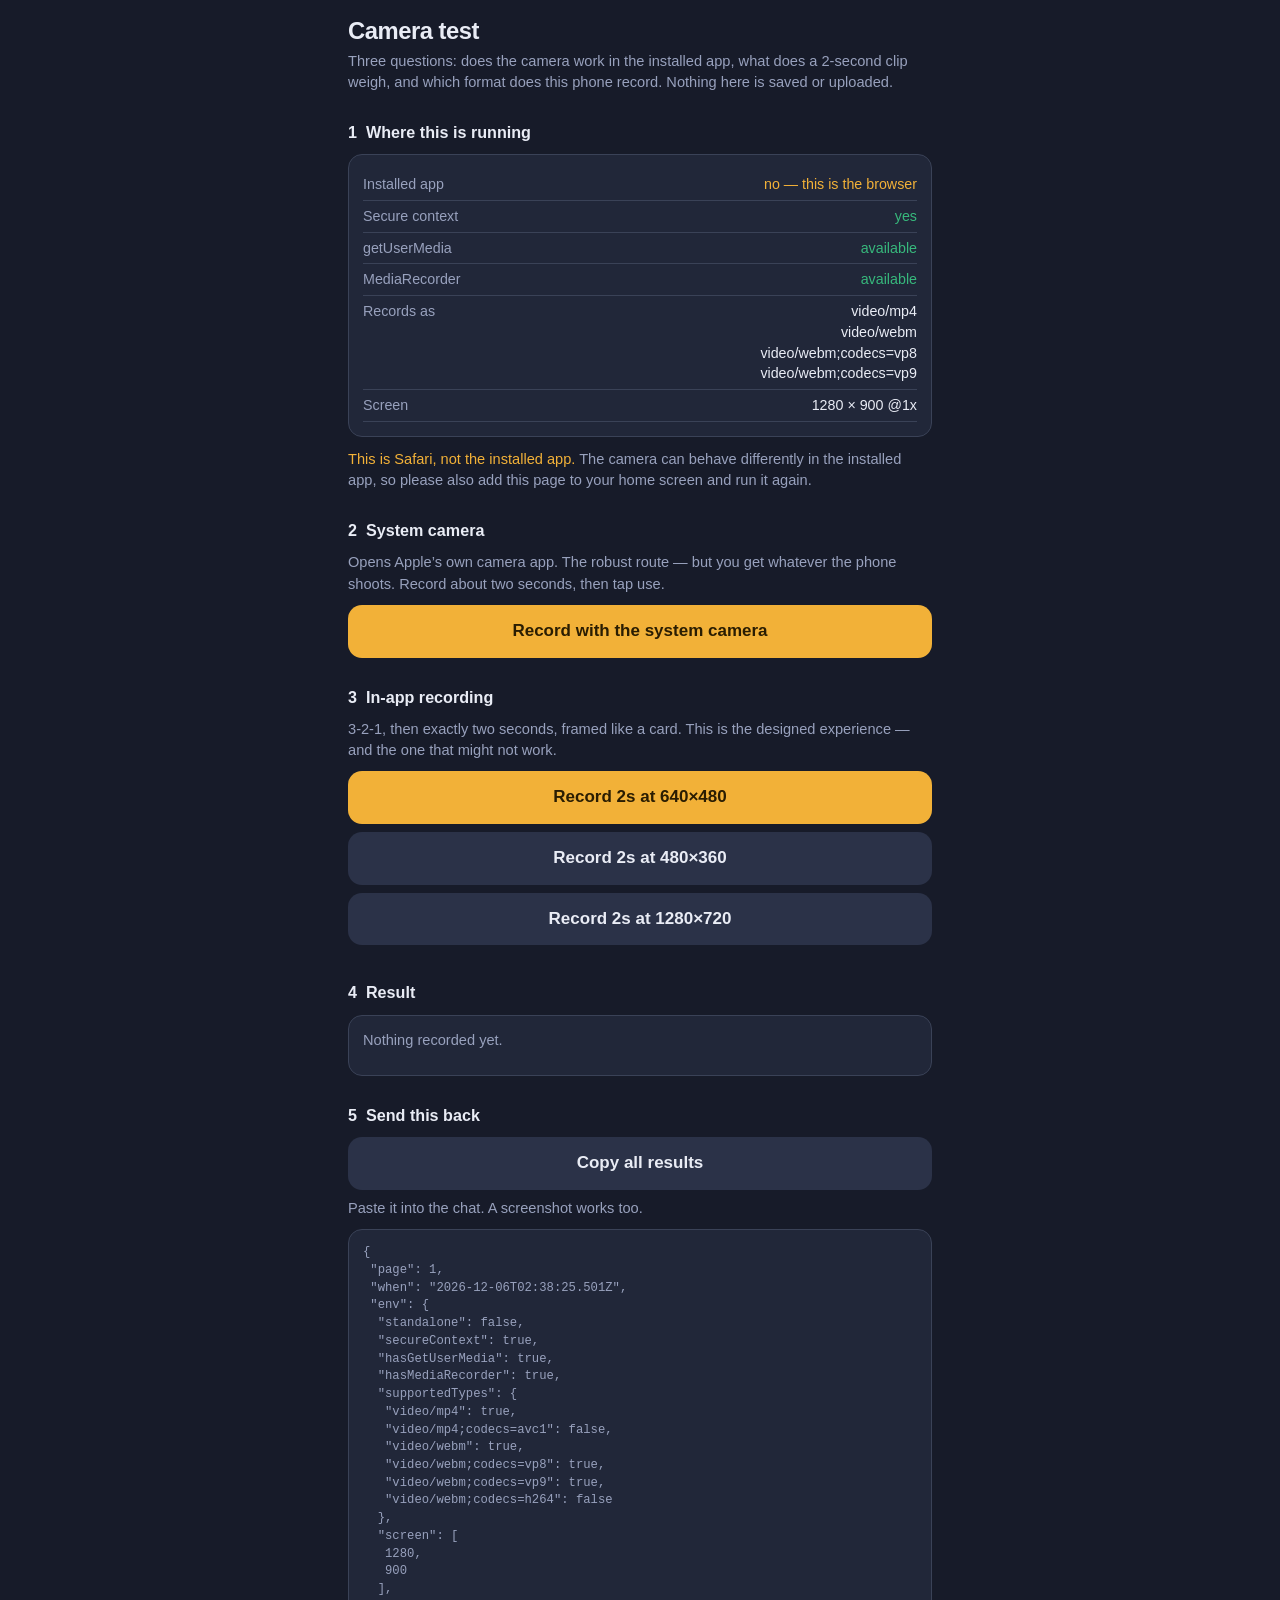
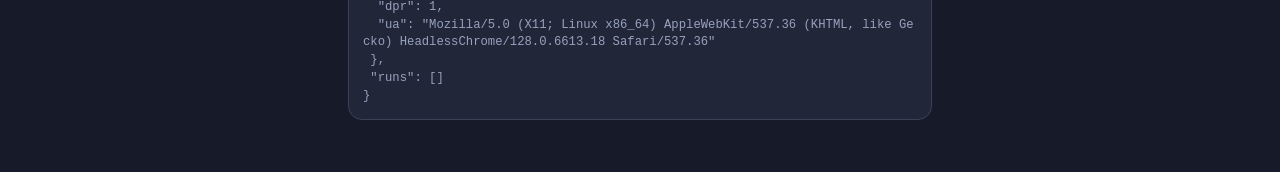
==== camera-test.html @ 427b73f9 "Add a throwaway camera test page Answers the three questions blocking the recording feature, before " ====
<!doctype html>
<html lang="en">
<head>
<meta charset="utf-8">
<meta name="viewport" content="width=device-width,initial-scale=1,viewport-fit=cover">
<meta name="theme-color" content="#171B29">
<!-- These three are the point of the exercise. Without apple-mobile-web-app-capable,
     adding this page to the home screen opens it in a browser view and the test
     would answer the wrong question. There is deliberately NO manifest link: the
     app's manifest carries its own start_url and would send you to the app. -->
<meta name="apple-mobile-web-app-capable" content="yes">
<meta name="apple-mobile-web-app-status-bar-style" content="black-translucent">
<meta name="apple-mobile-web-app-title" content="Camera test">
<title>Sign Cards &mdash; camera test</title>
<!-- A throwaway page. It is not part of the app: nothing here is loaded by
     index.html, and the app does not know it exists. It answers three
     questions before any recording feature gets built:

       1. does the camera work inside the INSTALLED app, not just Safari
       2. what does a 2-second clip actually weigh
       3. which container does this phone record, mp4 or webm

     Delete it once those are answered. -->
<style>
:root{
  --bg:#171b29; --surface:#212739; --surface-2:#2b3248; --line:#3a4257;
  --text:#e9ecf5; --muted:#98a1bd; --accent:#f2b138; --yes:#37b87c; --no:#e2564f;
  --r:14px; font-size:17px;
}
*{box-sizing:border-box;-webkit-tap-highlight-color:transparent}
html,body{margin:0;min-height:100%}
body{
  background:var(--bg);color:var(--text);line-height:1.45;
  font-family:-apple-system,BlinkMacSystemFont,"Segoe UI",Roboto,Helvetica,Arial,sans-serif;
  -webkit-font-smoothing:antialiased;
  padding:calc(env(safe-area-inset-top) + 14px) 18px calc(env(safe-area-inset-bottom) + 40px);
  max-width:620px;margin:0 auto;
}
h1{font-size:1.4rem;font-weight:650;letter-spacing:-.02em;margin:0 0 2px}
h2{font-size:.95rem;font-weight:620;margin:28px 0 10px}
p{margin:0 0 10px}
.muted{color:var(--muted);font-size:.86rem}
.panel{background:var(--surface);border:1px solid var(--line);border-radius:var(--r);padding:14px;margin-bottom:12px}
button{
  appearance:none;border:0;border-radius:var(--r);background:var(--surface-2);color:var(--text);
  font:inherit;font-weight:560;padding:14px 16px;cursor:pointer;width:100%;margin-bottom:8px;min-height:52px;
}
button.go{background:var(--accent);color:#2a1d02}
button:disabled{opacity:.4}
label.file{display:block}
label.file input{display:none}
label.file span{
  display:flex;align-items:center;justify-content:center;
  border-radius:var(--r);background:var(--accent);color:#2a1d02;
  font-weight:560;padding:14px 16px;min-height:52px;cursor:pointer;margin-bottom:8px;
}
/* Reserve the space before the stream has a size, exactly as the app does,
   so the countdown does not jump when the preview appears. */
.stage{position:relative;width:100%;aspect-ratio:auto 4/3;background:#000;border-radius:var(--r);overflow:hidden;margin-bottom:10px}
.stage video{width:100%;height:100%;object-fit:cover;display:block;background:#000}
.over{
  position:absolute;inset:0;display:flex;align-items:center;justify-content:center;
  font-size:4.5rem;font-weight:700;color:#fff;text-shadow:0 2px 24px rgba(0,0,0,.8);
  background:rgba(0,0,0,.25);
}
.rec{position:absolute;top:10px;left:10px;display:flex;align-items:center;gap:7px;
  background:rgba(0,0,0,.55);padding:5px 10px;border-radius:999px;font-size:.8rem;font-weight:600}
.dot{width:9px;height:9px;border-radius:50%;background:var(--no);animation:blink 1s steps(2,end) infinite}
@keyframes blink{50%{opacity:0}}
table{width:100%;border-collapse:collapse;font-size:.84rem}
td{padding:5px 0;border-bottom:1px solid var(--line);vertical-align:top}
td:first-child{color:var(--muted);padding-right:12px;white-space:nowrap}
td:last-child{text-align:right;font-variant-numeric:tabular-nums;word-break:break-word}
.ok{color:var(--yes)} .bad{color:var(--no)} .warn{color:var(--accent)}
.big{font-size:1.6rem;font-weight:700;letter-spacing:-.02em}
pre{white-space:pre-wrap;word-break:break-all;font-size:.72rem;color:var(--muted);margin:0}
[hidden]{display:none !important}
</style>
</head>
<body>

<h1>Camera test</h1>
<p class="muted">Three questions: does the camera work in the installed app, what does a
2&#8209;second clip weigh, and which format does this phone record. Nothing here is saved or uploaded.</p>

<h2>1 &nbsp;Where this is running</h2>
<div class="panel"><table id="env"></table></div>
<p class="muted" id="standalone-note"></p>

<h2>2 &nbsp;System camera</h2>
<p class="muted">Opens Apple&rsquo;s own camera app. The robust route &mdash; but you get whatever
the phone shoots. Record about two seconds, then tap use.</p>
<label class="file">
  <span>Record with the system camera</span>
  <input id="pick" type="file" accept="video/*" capture="user">
</label>

<h2>3 &nbsp;In&#8209;app recording</h2>
<p class="muted">3&#8209;2&#8209;1, then exactly two seconds, framed like a card. This is the
designed experience &mdash; and the one that might not work.</p>
<button class="go" data-w="640" data-h="480">Record 2s at 640&times;480</button>
<button data-w="480" data-h="360">Record 2s at 480&times;360</button>
<button data-w="1280" data-h="720">Record 2s at 1280&times;720</button>

<div class="stage" id="stage" hidden>
  <video id="preview" playsinline webkit-playsinline muted></video>
  <div class="over" id="over" hidden></div>
  <div class="rec" id="recbadge" hidden><span class="dot"></span>recording</div>
</div>

<h2>4 &nbsp;Result</h2>
<div class="panel" id="resultPanel">
  <p class="muted" id="noresult">Nothing recorded yet.</p>
  <div id="result" hidden>
    <div class="stage"><video id="playback" playsinline webkit-playsinline controls></video></div>
    <table id="stats"></table>
  </div>
</div>

<h2>5 &nbsp;Send this back</h2>
<button id="copy">Copy all results</button>
<p class="muted">Paste it into the chat. A screenshot works too.</p>
<div class="panel"><pre id="dump">{}</pre></div>

<script>
(function () {
  'use strict';

  var results = { page: 1, when: new Date().toISOString(), env: {}, runs: [] };

  function $(s) { return document.querySelector(s); }
  function kb(n) { return n < 1024 * 1024 ? (n / 1024).toFixed(0) + ' KB'
                                          : (n / 1048576).toFixed(2) + ' MB'; }
  function rows(el, pairs) {
    el.innerHTML = '';
    pairs.forEach(function (p) {
      var tr = el.insertRow();
      tr.insertCell().textContent = p[0];
      var c = tr.insertCell();
      c.innerHTML = p[1];
    });
  }
  function dump() { $('#dump').textContent = JSON.stringify(results, null, 1); }

  /* ---------------- 1. environment ---------------- */

  var standalone = (window.matchMedia && window.matchMedia('(display-mode: standalone)').matches)
                   || navigator.standalone === true;

  var TYPES = ['video/mp4', 'video/mp4;codecs=avc1', 'video/webm',
               'video/webm;codecs=vp8', 'video/webm;codecs=vp9', 'video/webm;codecs=h264'];
  var supported = {};
  if (window.MediaRecorder && MediaRecorder.isTypeSupported) {
    TYPES.forEach(function (t) { supported[t] = MediaRecorder.isTypeSupported(t); });
  }

  var e = results.env = {
    standalone: standalone,
    secureContext: window.isSecureContext,
    hasGetUserMedia: !!(navigator.mediaDevices && navigator.mediaDevices.getUserMedia),
    hasMediaRecorder: !!window.MediaRecorder,
    supportedTypes: supported,
    screen: [screen.width, screen.height],
    dpr: window.devicePixelRatio,
    ua: navigator.userAgent
  };

  var okTypes = Object.keys(supported).filter(function (k) { return supported[k]; });
  rows($('#env'), [
    ['Installed app', standalone ? '<span class="ok">yes &mdash; standalone</span>'
                                 : '<span class="warn">no &mdash; this is the browser</span>'],
    ['Secure context', e.secureContext ? '<span class="ok">yes</span>' : '<span class="bad">no</span>'],
    ['getUserMedia', e.hasGetUserMedia ? '<span class="ok">available</span>' : '<span class="bad">missing</span>'],
    ['MediaRecorder', e.hasMediaRecorder ? '<span class="ok">available</span>' : '<span class="bad">missing</span>'],
    ['Records as', okTypes.length ? okTypes.join('<br>') : '<span class="bad">nothing supported</span>'],
    ['Screen', e.screen[0] + ' &times; ' + e.screen[1] + ' @' + e.dpr + 'x']
  ]);

  $('#standalone-note').innerHTML = standalone
    ? 'Good &mdash; this is the installed app, which is what we need to know about.'
    : '<span class="warn">This is Safari, not the installed app.</span> The camera can behave '
      + 'differently in the installed app, so please also add this page to your home screen and run it again.';

  dump();

  /* ---------------- shared playback + stats ---------------- */

  var lastUrl = null;

  function show(blob, meta) {
    if (lastUrl) URL.revokeObjectURL(lastUrl);
    lastUrl = URL.createObjectURL(blob);
    var v = $('#playback');
    v.src = lastUrl;

    $('#noresult').hidden = true;
    $('#result').hidden = false;

    v.onloadedmetadata = function () {
      /* Some recorders report Infinity until the clip is seeked. */
      var dur = isFinite(v.duration) ? v.duration : null;
      finish(dur);
      if (dur === null) {
        v.currentTime = 1e101;
        v.ontimeupdate = function () {
          v.ontimeupdate = null;
          if (isFinite(v.duration)) finish(v.duration);
          v.currentTime = 0;
        };
      }
    };

    function finish(dur) {
      meta.width = v.videoWidth;
      meta.height = v.videoHeight;
      meta.duration = dur ? Number(dur.toFixed(2)) : 'unknown';
      meta.bytes = blob.size;
      meta.perSecond = dur ? Math.round(blob.size / dur) : null;

      var perGb = Math.floor(1073741824 / blob.size);
      rows($('#stats'), [
        ['How it was made', meta.how],
        ['Size', '<span class="big">' + kb(blob.size) + '</span>'],
        ['Type', blob.type || '<span class="warn">not reported</span>'],
        ['Dimensions', meta.width + ' &times; ' + meta.height],
        ['Length', meta.duration === 'unknown' ? 'unknown' : meta.duration + ' s'],
        ['Asked for', meta.asked || '&mdash;'],
        ['Camera gave', meta.got || '&mdash;'],
        ['Clips per GB', '~' + perGb.toLocaleString()],
        ['20 a week fills 1 GB in', (perGb / 20 / 52).toFixed(1) + ' years']
      ]);

      results.runs.push(meta);
      dump();
    }
  }

  /* ---------------- 2. system camera ---------------- */

  $('#pick').addEventListener('change', function () {
    var f = this.files && this.files[0];
    if (!f) return;
    show(f, { how: 'system camera', mime: f.type, name: f.name });
    this.value = '';
  });

  /* ---------------- 3. in-app recording ---------------- */

  var stream = null, recorder = null;

  /* Belt and braces: whatever happens, the camera light goes out. */
  function stopCamera() {
    if (stream) { stream.getTracks().forEach(function (t) { t.stop(); }); stream = null; }
    $('#preview').srcObject = null;
    $('#stage').hidden = true;
    $('#over').hidden = true;
    $('#recbadge').hidden = true;
  }
  window.addEventListener('pagehide', stopCamera);
  document.addEventListener('visibilitychange', function () {
    if (document.visibilityState === 'hidden') stopCamera();
  });

  function pickType() {
    /* mp4 first: webm will not play on an iPhone, so a webm clip would be
       invisible to most of the class. */
    for (var i = 0; i < TYPES.length; i++) if (supported[TYPES[i]]) return TYPES[i];
    return '';
  }

  function wait(ms) { return new Promise(function (r) { setTimeout(r, ms); }); }

  function fail(msg) {
    stopCamera();
    results.runs.push({ how: 'in-app recording', error: msg });
    dump();
    $('#noresult').hidden = false;
    $('#noresult').innerHTML = '<span class="bad">' + msg + '</span>';
    $('#result').hidden = true;
    setButtons(false);
  }

  function setButtons(busy) {
    [].forEach.call(document.querySelectorAll('button[data-w]'), function (b) { b.disabled = busy; });
  }

  async function record(w, h) {
    setButtons(true);
    var meta = { how: 'in-app recording', asked: w + ' × ' + h };

    try {
      stream = await navigator.mediaDevices.getUserMedia({
        video: { facingMode: 'user', width: { ideal: w }, height: { ideal: h } },
        audio: false
      });
    } catch (err) {
      return fail('Camera refused: ' + err.name + ' — ' + err.message);
    }

    var s = stream.getVideoTracks()[0].getSettings ? stream.getVideoTracks()[0].getSettings() : {};
    meta.got = (s.width || '?') + ' × ' + (s.height || '?') + (s.frameRate ? ' @' + Math.round(s.frameRate) + 'fps' : '');

    $('#stage').hidden = false;
    var pv = $('#preview');
    pv.srcObject = stream;
    try { await pv.play(); } catch (err) { /* autoplay can refuse; the preview still fills in */ }

    $('#stage').scrollIntoView({ block: 'center' });

    var over = $('#over');
    over.hidden = false;
    for (var n = 3; n >= 1; n--) { over.textContent = String(n); await wait(700); }
    over.hidden = true;

    var type = pickType();
    meta.recordedAs = type || '(browser default)';
    var chunks = [];
    try {
      recorder = type ? new MediaRecorder(stream, { mimeType: type }) : new MediaRecorder(stream);
    } catch (err) {
      return fail('MediaRecorder refused: ' + err.name + ' — ' + err.message);
    }

    recorder.ondataavailable = function (ev) { if (ev.data && ev.data.size) chunks.push(ev.data); };
    recorder.onstop = function () {
      var blob = new Blob(chunks, { type: type || (chunks[0] && chunks[0].type) || '' });
      stopCamera();
      setButtons(false);
      if (!blob.size) return fail('Recording produced an empty file.');
      show(blob, meta);
      $('#result').scrollIntoView({ block: 'start' });
    };

    $('#recbadge').hidden = false;
    recorder.start();
    await wait(2000);
    if (recorder.state !== 'inactive') recorder.stop();
  }

  [].forEach.call(document.querySelectorAll('button[data-w]'), function (b) {
    b.addEventListener('click', function () {
      record(Number(b.dataset.w), Number(b.dataset.h));
    });
  });

  /* ---------------- 5. hand the findings back ---------------- */

  $('#copy').addEventListener('click', function () {
    var text = JSON.stringify(results, null, 1);
    var done = function () { $('#copy').textContent = 'Copied — paste it into the chat'; };
    if (navigator.clipboard && navigator.clipboard.writeText) {
      navigator.clipboard.writeText(text).then(done, function () { window.prompt('Copy this:', text); });
    } else {
      window.prompt('Copy this:', text);
    }
  });
}());
</script>
</body>
</html>
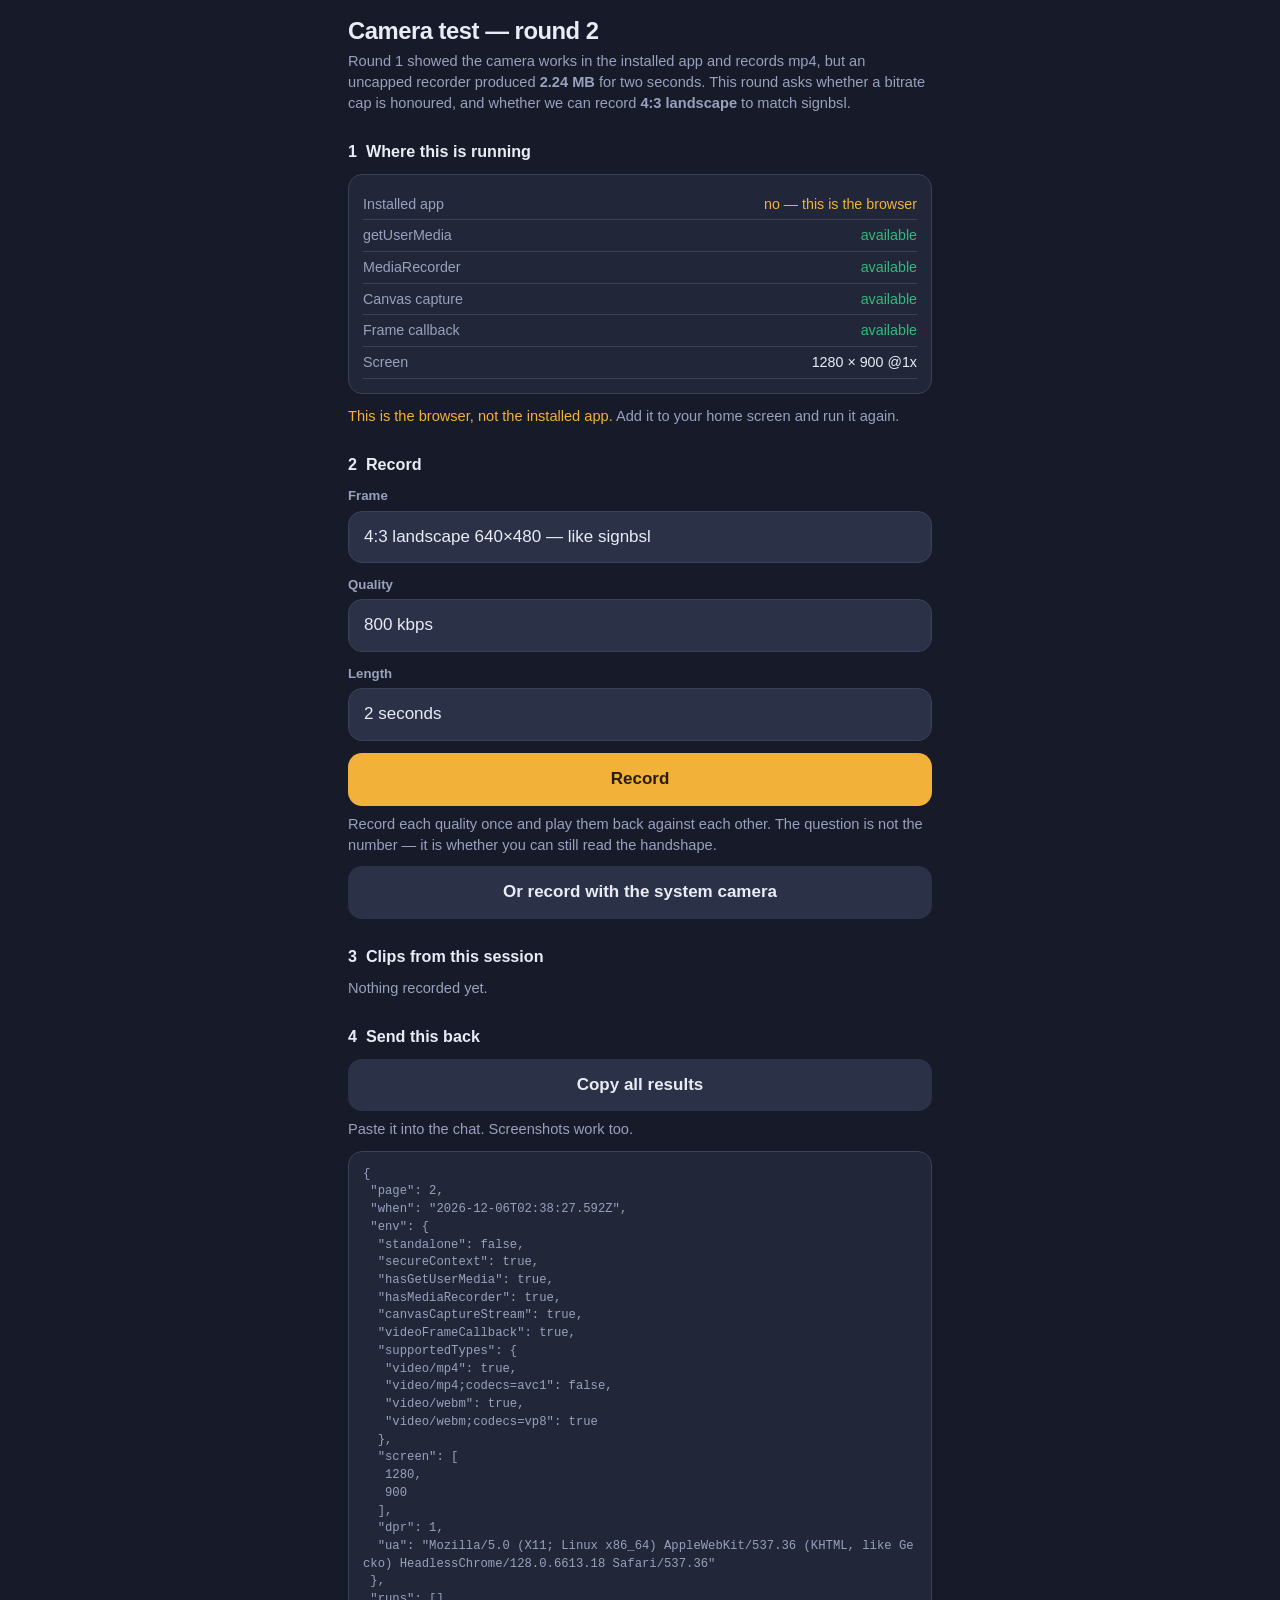
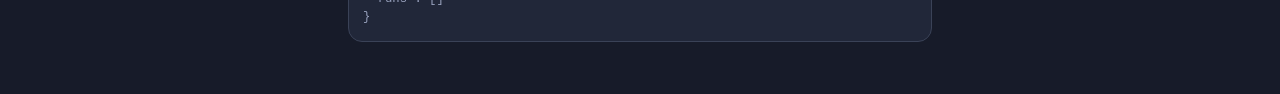
==== commit 635b5bac: "Camera test round 2: bitrate options and a 4:3 landscape frame Round 1 answered the blocking questio" ====
--- a/camera-test.html
+++ b/camera-test.html
@@ -12,15 +12,19 @@
 <meta name="apple-mobile-web-app-status-bar-style" content="black-translucent">
 <meta name="apple-mobile-web-app-title" content="Camera test">
 <title>Sign Cards &mdash; camera test</title>
-<!-- A throwaway page. It is not part of the app: nothing here is loaded by
-     index.html, and the app does not know it exists. It answers three
-     questions before any recording feature gets built:
-
-       1. does the camera work inside the INSTALLED app, not just Safari
-       2. what does a 2-second clip actually weigh
-       3. which container does this phone record, mp4 or webm
-
-     Delete it once those are answered. -->
+<!-- Throwaway. Not part of the app: nothing in index.html loads it, it is not in
+     the service worker's SHELL, and app.js does not know it exists.
+
+     Round 1 established that the camera works in the installed app and records
+     mp4, but that an uncapped MediaRecorder produced 2.24 MB for two seconds -
+     9.4 Mbps, about ten times what the clip needs. Round 2 asks two things:
+
+       1. does Safari honour videoBitsPerSecond, and at what size
+       2. can we record 4:3 LANDSCAPE to match signbsl, when the phone is
+          naturally held portrait
+
+     Sampled from the dictionary, signbsl clips are 4:3 landscape (9 of 14),
+     with 16:9 and 5:4 making up the rest. None are portrait. -->
 <style>
 :root{
   --bg:#171b29; --surface:#212739; --surface-2:#2b3248; --line:#3a4257;
@@ -37,7 +41,7 @@
   max-width:620px;margin:0 auto;
 }
 h1{font-size:1.4rem;font-weight:650;letter-spacing:-.02em;margin:0 0 2px}
-h2{font-size:.95rem;font-weight:620;margin:28px 0 10px}
+h2{font-size:.95rem;font-weight:620;margin:26px 0 10px}
 p{margin:0 0 10px}
 .muted{color:var(--muted);font-size:.86rem}
 .panel{background:var(--surface);border:1px solid var(--line);border-radius:var(--r);padding:14px;margin-bottom:12px}
@@ -47,22 +51,26 @@
 }
 button.go{background:var(--accent);color:#2a1d02}
 button:disabled{opacity:.4}
-label.file{display:block}
+select{
+  width:100%;appearance:none;border:1px solid var(--line);background:var(--surface-2);
+  color:var(--text);font:inherit;padding:13px 15px;border-radius:var(--r);margin-bottom:10px;
+}
 label.file input{display:none}
 label.file span{
-  display:flex;align-items:center;justify-content:center;
-  border-radius:var(--r);background:var(--accent);color:#2a1d02;
-  font-weight:560;padding:14px 16px;min-height:52px;cursor:pointer;margin-bottom:8px;
-}
-/* Reserve the space before the stream has a size, exactly as the app does,
-   so the countdown does not jump when the preview appears. */
-.stage{position:relative;width:100%;aspect-ratio:auto 4/3;background:#000;border-radius:var(--r);overflow:hidden;margin-bottom:10px}
-.stage video{width:100%;height:100%;object-fit:cover;display:block;background:#000}
+  display:flex;align-items:center;justify-content:center;border-radius:var(--r);
+  background:var(--surface-2);color:var(--text);font-weight:560;padding:14px 16px;
+  min-height:52px;cursor:pointer;margin-bottom:8px;
+}
+.field{margin-bottom:2px}
+.field > b{display:block;font-size:.78rem;font-weight:600;color:var(--muted);margin-bottom:5px}
+/* 4:3, the shape signbsl uses, so the preview frames what will be captured. */
+.stage{position:relative;width:100%;aspect-ratio:4/3;background:#000;border-radius:var(--r);overflow:hidden;margin-bottom:10px}
+.stage video,.stage canvas{width:100%;height:100%;object-fit:cover;display:block;background:#000}
 .over{
   position:absolute;inset:0;display:flex;align-items:center;justify-content:center;
-  font-size:4.5rem;font-weight:700;color:#fff;text-shadow:0 2px 24px rgba(0,0,0,.8);
-  background:rgba(0,0,0,.25);
-}
+  font-size:4.5rem;font-weight:700;color:#fff;text-shadow:0 2px 24px rgba(0,0,0,.8);background:rgba(0,0,0,.25);
+}
+.over.small{font-size:1.05rem;font-weight:600;text-align:center;padding:0 24px;line-height:1.4}
 .rec{position:absolute;top:10px;left:10px;display:flex;align-items:center;gap:7px;
   background:rgba(0,0,0,.55);padding:5px 10px;border-radius:999px;font-size:.8rem;font-weight:600}
 .dot{width:9px;height:9px;border-radius:50%;background:var(--no);animation:blink 1s steps(2,end) infinite}
@@ -72,188 +80,227 @@
 td:first-child{color:var(--muted);padding-right:12px;white-space:nowrap}
 td:last-child{text-align:right;font-variant-numeric:tabular-nums;word-break:break-word}
 .ok{color:var(--yes)} .bad{color:var(--no)} .warn{color:var(--accent)}
-.big{font-size:1.6rem;font-weight:700;letter-spacing:-.02em}
+.clip{border:1px solid var(--line);border-radius:var(--r);padding:12px;margin-bottom:10px;background:var(--surface)}
+.clip h3{margin:0 0 8px;font-size:.9rem;font-weight:620}
+.clip .size{font-size:1.5rem;font-weight:700;letter-spacing:-.02em}
 pre{white-space:pre-wrap;word-break:break-all;font-size:.72rem;color:var(--muted);margin:0}
 [hidden]{display:none !important}
 </style>
 </head>
 <body>
 
-<h1>Camera test</h1>
-<p class="muted">Three questions: does the camera work in the installed app, what does a
-2&#8209;second clip weigh, and which format does this phone record. Nothing here is saved or uploaded.</p>
+<h1>Camera test &mdash; round 2</h1>
+<p class="muted">Round 1 showed the camera works in the installed app and records mp4, but an
+uncapped recorder produced <b>2.24&nbsp;MB</b> for two seconds. This round asks whether a bitrate
+cap is honoured, and whether we can record <b>4:3 landscape</b> to match signbsl.</p>
 
 <h2>1 &nbsp;Where this is running</h2>
 <div class="panel"><table id="env"></table></div>
 <p class="muted" id="standalone-note"></p>
 
-<h2>2 &nbsp;System camera</h2>
-<p class="muted">Opens Apple&rsquo;s own camera app. The robust route &mdash; but you get whatever
-the phone shoots. Record about two seconds, then tap use.</p>
-<label class="file">
-  <span>Record with the system camera</span>
-  <input id="pick" type="file" accept="video/*" capture="user">
-</label>
-
-<h2>3 &nbsp;In&#8209;app recording</h2>
-<p class="muted">3&#8209;2&#8209;1, then exactly two seconds, framed like a card. This is the
-designed experience &mdash; and the one that might not work.</p>
-<button class="go" data-w="640" data-h="480">Record 2s at 640&times;480</button>
-<button data-w="480" data-h="360">Record 2s at 480&times;360</button>
-<button data-w="1280" data-h="720">Record 2s at 1280&times;720</button>
+<h2>2 &nbsp;Record</h2>
+
+<div class="field"><b>Frame</b>
+  <select id="mode">
+    <option value="canvas43" selected>4:3 landscape 640&times;480 &mdash; like signbsl</option>
+    <option value="canvas43s">4:3 landscape 480&times;360 &mdash; like signbsl, smaller</option>
+    <option value="direct">Straight from the camera &mdash; whatever shape it gives</option>
+  </select>
+</div>
+
+<div class="field"><b>Quality</b>
+  <select id="rate">
+    <option value="500000">500 kbps &mdash; smallest</option>
+    <option value="800000" selected>800 kbps</option>
+    <option value="1500000">1.5 Mbps</option>
+    <option value="0">No cap &mdash; what round 1 did</option>
+  </select>
+</div>
+
+<div class="field"><b>Length</b>
+  <select id="secs">
+    <option value="2" selected>2 seconds</option>
+    <option value="3">3 seconds &mdash; closer to signbsl's average</option>
+  </select>
+</div>
+
+<button class="go" id="rec">Record</button>
 
 <div class="stage" id="stage" hidden>
-  <video id="preview" playsinline webkit-playsinline muted></video>
+  <video id="preview" playsinline webkit-playsinline muted hidden></video>
+  <canvas id="canvas" hidden></canvas>
   <div class="over" id="over" hidden></div>
   <div class="rec" id="recbadge" hidden><span class="dot"></span>recording</div>
 </div>
 
-<h2>4 &nbsp;Result</h2>
-<div class="panel" id="resultPanel">
-  <p class="muted" id="noresult">Nothing recorded yet.</p>
-  <div id="result" hidden>
-    <div class="stage"><video id="playback" playsinline webkit-playsinline controls></video></div>
-    <table id="stats"></table>
-  </div>
-</div>
-
-<h2>5 &nbsp;Send this back</h2>
+<p class="muted">Record each quality once and play them back against each other. The question is
+not the number &mdash; it is whether you can still read the handshape.</p>
+
+<label class="file">
+  <span>Or record with the system camera</span>
+  <input id="pick" type="file" accept="video/*" capture="user">
+</label>
+
+<h2>3 &nbsp;Clips from this session</h2>
+<div id="clips"><p class="muted" id="noclips">Nothing recorded yet.</p></div>
+
+<h2>4 &nbsp;Send this back</h2>
 <button id="copy">Copy all results</button>
-<p class="muted">Paste it into the chat. A screenshot works too.</p>
+<p class="muted">Paste it into the chat. Screenshots work too.</p>
 <div class="panel"><pre id="dump">{}</pre></div>
 
 <script>
 (function () {
   'use strict';
 
-  var results = { page: 1, when: new Date().toISOString(), env: {}, runs: [] };
-
+  var results = { page: 2, when: new Date().toISOString(), env: {}, runs: [] };
   function $(s) { return document.querySelector(s); }
-  function kb(n) { return n < 1024 * 1024 ? (n / 1024).toFixed(0) + ' KB'
-                                          : (n / 1048576).toFixed(2) + ' MB'; }
+  function kb(n) { return n < 1048576 ? (n / 1024).toFixed(0) + ' KB' : (n / 1048576).toFixed(2) + ' MB'; }
   function rows(el, pairs) {
     el.innerHTML = '';
     pairs.forEach(function (p) {
       var tr = el.insertRow();
       tr.insertCell().textContent = p[0];
-      var c = tr.insertCell();
-      c.innerHTML = p[1];
+      tr.insertCell().innerHTML = p[1];
     });
   }
   function dump() { $('#dump').textContent = JSON.stringify(results, null, 1); }
 
-  /* ---------------- 1. environment ---------------- */
+  /* ---------------- environment ---------------- */
 
   var standalone = (window.matchMedia && window.matchMedia('(display-mode: standalone)').matches)
                    || navigator.standalone === true;
-
-  var TYPES = ['video/mp4', 'video/mp4;codecs=avc1', 'video/webm',
-               'video/webm;codecs=vp8', 'video/webm;codecs=vp9', 'video/webm;codecs=h264'];
+  var TYPES = ['video/mp4', 'video/mp4;codecs=avc1', 'video/webm', 'video/webm;codecs=vp8'];
   var supported = {};
   if (window.MediaRecorder && MediaRecorder.isTypeSupported) {
     TYPES.forEach(function (t) { supported[t] = MediaRecorder.isTypeSupported(t); });
   }
-
-  var e = results.env = {
+  var canCanvasStream = !!document.createElement('canvas').captureStream;
+
+  results.env = {
     standalone: standalone,
     secureContext: window.isSecureContext,
     hasGetUserMedia: !!(navigator.mediaDevices && navigator.mediaDevices.getUserMedia),
     hasMediaRecorder: !!window.MediaRecorder,
+    canvasCaptureStream: canCanvasStream,
+    videoFrameCallback: 'requestVideoFrameCallback' in HTMLVideoElement.prototype,
     supportedTypes: supported,
     screen: [screen.width, screen.height],
     dpr: window.devicePixelRatio,
     ua: navigator.userAgent
   };
 
-  var okTypes = Object.keys(supported).filter(function (k) { return supported[k]; });
   rows($('#env'), [
-    ['Installed app', standalone ? '<span class="ok">yes &mdash; standalone</span>'
-                                 : '<span class="warn">no &mdash; this is the browser</span>'],
-    ['Secure context', e.secureContext ? '<span class="ok">yes</span>' : '<span class="bad">no</span>'],
-    ['getUserMedia', e.hasGetUserMedia ? '<span class="ok">available</span>' : '<span class="bad">missing</span>'],
-    ['MediaRecorder', e.hasMediaRecorder ? '<span class="ok">available</span>' : '<span class="bad">missing</span>'],
-    ['Records as', okTypes.length ? okTypes.join('<br>') : '<span class="bad">nothing supported</span>'],
-    ['Screen', e.screen[0] + ' &times; ' + e.screen[1] + ' @' + e.dpr + 'x']
+    ['Installed app', standalone ? '<span class="ok">yes</span>' : '<span class="warn">no &mdash; this is the browser</span>'],
+    ['getUserMedia', results.env.hasGetUserMedia ? '<span class="ok">available</span>' : '<span class="bad">missing</span>'],
+    ['MediaRecorder', results.env.hasMediaRecorder ? '<span class="ok">available</span>' : '<span class="bad">missing</span>'],
+    ['Canvas capture', canCanvasStream ? '<span class="ok">available</span>' : '<span class="bad">missing &mdash; 4:3 modes will not work</span>'],
+    ['Frame callback', results.env.videoFrameCallback ? '<span class="ok">available</span>' : '<span class="warn">missing &mdash; falling back to a timer</span>'],
+    ['Screen', results.env.screen[0] + ' &times; ' + results.env.screen[1] + ' @' + results.env.dpr + 'x']
   ]);
 
   $('#standalone-note').innerHTML = standalone
-    ? 'Good &mdash; this is the installed app, which is what we need to know about.'
-    : '<span class="warn">This is Safari, not the installed app.</span> The camera can behave '
-      + 'differently in the installed app, so please also add this page to your home screen and run it again.';
-
+    ? 'Good &mdash; this is the installed app.'
+    : '<span class="warn">This is the browser, not the installed app.</span> Add it to your home screen and run it again.';
   dump();
 
-  /* ---------------- shared playback + stats ---------------- */
-
-  var lastUrl = null;
-
-  function show(blob, meta) {
-    if (lastUrl) URL.revokeObjectURL(lastUrl);
-    lastUrl = URL.createObjectURL(blob);
-    var v = $('#playback');
-    v.src = lastUrl;
-
-    $('#noresult').hidden = true;
-    $('#result').hidden = false;
+  /* ---------------- clip list ---------------- */
+
+  var urls = [];
+
+  function addClip(blob, meta) {
+    var url = URL.createObjectURL(blob);
+    urls.push(url);
+
+    var v = document.createElement('video');
+    v.playsInline = true; v.setAttribute('webkit-playsinline', ''); v.controls = true; v.src = url;
 
     v.onloadedmetadata = function () {
-      /* Some recorders report Infinity until the clip is seeked. */
       var dur = isFinite(v.duration) ? v.duration : null;
-      finish(dur);
-      if (dur === null) {
+      if (dur === null) {              // some recorders report Infinity until seeked
         v.currentTime = 1e101;
         v.ontimeupdate = function () {
           v.ontimeupdate = null;
-          if (isFinite(v.duration)) finish(v.duration);
+          if (isFinite(v.duration)) render(v.duration);
           v.currentTime = 0;
         };
+      } else { render(dur); }
+    };
+
+    function render(dur) {
+      meta.bytes = blob.size;
+      meta.encoded = v.videoWidth + 'x' + v.videoHeight;
+      meta.ratio = (v.videoWidth / v.videoHeight).toFixed(2);
+      meta.duration = Number(dur.toFixed(2));
+      meta.actualBitrate = Math.round(blob.size * 8 / dur);
+      meta.type = blob.type || '(not reported)';
+
+      var perGb = Math.floor(1073741824 / blob.size);
+      meta.clipsPerGb = perGb;
+
+      var honoured = '&mdash;';
+      if (meta.askedBitrate) {
+        var off = meta.actualBitrate / meta.askedBitrate;
+        honoured = off < 1.4
+          ? '<span class="ok">yes &mdash; ' + (meta.actualBitrate / 1000).toFixed(0) + ' kbps</span>'
+          : '<span class="bad">no &mdash; got ' + (meta.actualBitrate / 1000).toFixed(0) + ' kbps, '
+            + off.toFixed(1) + '&times; the cap</span>';
+        meta.capHonoured = off < 1.4;
       }
-    };
-
-    function finish(dur) {
-      meta.width = v.videoWidth;
-      meta.height = v.videoHeight;
-      meta.duration = dur ? Number(dur.toFixed(2)) : 'unknown';
-      meta.bytes = blob.size;
-      meta.perSecond = dur ? Math.round(blob.size / dur) : null;
-
-      var perGb = Math.floor(1073741824 / blob.size);
-      rows($('#stats'), [
-        ['How it was made', meta.how],
-        ['Size', '<span class="big">' + kb(blob.size) + '</span>'],
-        ['Type', blob.type || '<span class="warn">not reported</span>'],
-        ['Dimensions', meta.width + ' &times; ' + meta.height],
-        ['Length', meta.duration === 'unknown' ? 'unknown' : meta.duration + ' s'],
-        ['Asked for', meta.asked || '&mdash;'],
-        ['Camera gave', meta.got || '&mdash;'],
+      var landscape = v.videoWidth > v.videoHeight;
+
+      var box = document.createElement('div');
+      box.className = 'clip';
+      var h = document.createElement('h3');
+      h.textContent = meta.how;
+      box.appendChild(h);
+      var st = document.createElement('div');
+      st.className = 'stage';
+      st.appendChild(v);
+      box.appendChild(st);
+      var t = document.createElement('table');
+      box.appendChild(t);
+      rows(t, [
+        ['Size', '<span class="size">' + kb(blob.size) + '</span>'],
+        ['Asked for', meta.askedBitrate ? (meta.askedBitrate / 1000) + ' kbps' : 'no cap'],
+        ['Cap honoured', honoured],
+        ['Encoded', meta.encoded + ' &nbsp;(' + meta.ratio + ':1)'],
+        ['Shape', landscape
+          ? '<span class="ok">landscape &mdash; like signbsl</span>'
+          : '<span class="warn">portrait &mdash; unlike signbsl</span>'],
+        ['Length', meta.duration + ' s'],
+        ['Type', meta.type],
         ['Clips per GB', '~' + perGb.toLocaleString()],
         ['20 a week fills 1 GB in', (perGb / 20 / 52).toFixed(1) + ' years']
       ]);
 
+      $('#noclips').hidden = true;
+      $('#clips').insertBefore(box, $('#clips').firstChild);
       results.runs.push(meta);
       dump();
     }
   }
 
-  /* ---------------- 2. system camera ---------------- */
+  /* ---------------- system camera ---------------- */
 
   $('#pick').addEventListener('change', function () {
     var f = this.files && this.files[0];
-    if (!f) return;
-    show(f, { how: 'system camera', mime: f.type, name: f.name });
+    if (f) addClip(f, { how: 'System camera', mime: f.type });
     this.value = '';
   });
 
-  /* ---------------- 3. in-app recording ---------------- */
-
-  var stream = null, recorder = null;
+  /* ---------------- in-app recording ---------------- */
+
+  var stream = null, recorder = null, drawing = false, frames = 0;
 
   /* Belt and braces: whatever happens, the camera light goes out. */
   function stopCamera() {
+    drawing = false;
     if (stream) { stream.getTracks().forEach(function (t) { t.stop(); }); stream = null; }
     $('#preview').srcObject = null;
     $('#stage').hidden = true;
     $('#over').hidden = true;
+    $('#over').className = 'over';
     $('#recbadge').hidden = true;
   }
   window.addEventListener('pagehide', stopCamera);
@@ -262,97 +309,138 @@
   });
 
   function pickType() {
-    /* mp4 first: webm will not play on an iPhone, so a webm clip would be
-       invisible to most of the class. */
+    /* mp4 first. A webm clip would be invisible to every iPhone in the class. */
     for (var i = 0; i < TYPES.length; i++) if (supported[TYPES[i]]) return TYPES[i];
     return '';
   }
-
   function wait(ms) { return new Promise(function (r) { setTimeout(r, ms); }); }
 
   function fail(msg) {
     stopCamera();
     results.runs.push({ how: 'in-app recording', error: msg });
     dump();
-    $('#noresult').hidden = false;
-    $('#noresult').innerHTML = '<span class="bad">' + msg + '</span>';
-    $('#result').hidden = true;
-    setButtons(false);
-  }
-
-  function setButtons(busy) {
-    [].forEach.call(document.querySelectorAll('button[data-w]'), function (b) { b.disabled = busy; });
-  }
-
-  async function record(w, h) {
-    setButtons(true);
-    var meta = { how: 'in-app recording', asked: w + ' × ' + h };
+    $('#rec').disabled = false;
+    alert(msg);
+  }
+
+  async function record() {
+    var mode = $('#mode').value;
+    var want = Number($('#rate').value);
+    var secs = Number($('#secs').value);
+    var out = mode === 'canvas43s' ? [480, 360] : [640, 480];
+    var toCanvas = mode !== 'direct';
+
+    $('#rec').disabled = true;
+    var meta = {
+      how: (toCanvas ? out[0] + '×' + out[1] + ' 4:3' : 'Straight from camera')
+           + ' · ' + (want ? (want / 1000) + ' kbps' : 'no cap') + ' · ' + secs + 's',
+      mode: mode, askedBitrate: want || null, seconds: secs
+    };
 
     try {
       stream = await navigator.mediaDevices.getUserMedia({
-        video: { facingMode: 'user', width: { ideal: w }, height: { ideal: h } },
+        video: { facingMode: 'user', width: { ideal: out[0] }, height: { ideal: out[1] } },
         audio: false
       });
-    } catch (err) {
-      return fail('Camera refused: ' + err.name + ' — ' + err.message);
+    } catch (err) { return fail('Camera refused: ' + err.name + ' — ' + err.message); }
+
+    var track = stream.getVideoTracks()[0];
+    var s = track.getSettings ? track.getSettings() : {};
+    meta.cameraGave = (s.width || '?') + 'x' + (s.height || '?') + (s.frameRate ? ' @' + Math.round(s.frameRate) : '');
+
+    $('#stage').hidden = false;
+    var pv = $('#preview'), cv = $('#canvas');
+    pv.srcObject = stream;
+    try { await pv.play(); } catch (err) { /* autoplay may refuse; the frames still arrive */ }
+
+    var recStream = stream;
+    if (toCanvas) {
+      if (!canCanvasStream) return fail('This browser cannot record from a canvas.');
+      cv.width = out[0]; cv.height = out[1];
+      pv.hidden = true; cv.hidden = false;
+      var ctx = cv.getContext('2d');
+      drawing = true;
+      frames = 0;
+
+      /* Cover-crop the camera frame into a fixed 4:3 box, so the clip is the
+         same shape as signbsl's however the phone happens to be held. */
+      function draw() {
+        var vw = pv.videoWidth, vh = pv.videoHeight;
+        if (vw && vh) {
+          var scale = Math.max(out[0] / vw, out[1] / vh);
+          var dw = vw * scale, dh = vh * scale;
+          ctx.drawImage(pv, (out[0] - dw) / 2, (out[1] - dh) / 2, dw, dh);
+          frames++;
+        }
+      }
+
+      /* A plain timer, deliberately. Both requestAnimationFrame and
+         requestVideoFrameCallback are tied to compositing, so they starve the
+         moment the page stops being painted and the clip comes out empty -
+         measured at 0.5fps against a timer's 30. Frame-accurate alignment buys
+         nothing over two seconds; not starving buys everything. */
+      var tick = setInterval(function () {
+        if (!drawing) { clearInterval(tick); return; }
+        draw();
+      }, 1000 / 30);
+
+      await wait(300);                     // let a few frames land before capturing
+      recStream = cv.captureStream(30);
+    } else {
+      pv.hidden = false; cv.hidden = true;
     }
 
-    var s = stream.getVideoTracks()[0].getSettings ? stream.getVideoTracks()[0].getSettings() : {};
-    meta.got = (s.width || '?') + ' × ' + (s.height || '?') + (s.frameRate ? ' @' + Math.round(s.frameRate) + 'fps' : '');
-
-    $('#stage').hidden = false;
-    var pv = $('#preview');
-    pv.srcObject = stream;
-    try { await pv.play(); } catch (err) { /* autoplay can refuse; the preview still fills in */ }
-
     $('#stage').scrollIntoView({ block: 'center' });
 
     var over = $('#over');
+    if (toCanvas && window.innerHeight > window.innerWidth) {
+      over.className = 'over small';
+      over.textContent = 'Turn the phone sideways for a signbsl-shaped frame — portrait will be cropped';
+      over.hidden = false;
+      await wait(2200);
+    }
+    over.className = 'over';
     over.hidden = false;
     for (var n = 3; n >= 1; n--) { over.textContent = String(n); await wait(700); }
     over.hidden = true;
 
     var type = pickType();
     meta.recordedAs = type || '(browser default)';
+    var opts = {};
+    if (type) opts.mimeType = type;
+    if (want) opts.videoBitsPerSecond = want;
+
     var chunks = [];
-    try {
-      recorder = type ? new MediaRecorder(stream, { mimeType: type }) : new MediaRecorder(stream);
-    } catch (err) {
-      return fail('MediaRecorder refused: ' + err.name + ' — ' + err.message);
-    }
+    try { recorder = new MediaRecorder(recStream, opts); }
+    catch (err) { return fail('MediaRecorder refused: ' + err.name + ' — ' + err.message); }
 
     recorder.ondataavailable = function (ev) { if (ev.data && ev.data.size) chunks.push(ev.data); };
     recorder.onstop = function () {
       var blob = new Blob(chunks, { type: type || (chunks[0] && chunks[0].type) || '' });
       stopCamera();
-      setButtons(false);
-      if (!blob.size) return fail('Recording produced an empty file.');
-      show(blob, meta);
-      $('#result').scrollIntoView({ block: 'start' });
+      $('#rec').disabled = false;
+      meta.framesDrawn = frames;
+      if (!blob.size) return fail('Recording produced an empty file'
+        + (toCanvas ? ' after drawing ' + frames + ' frames.' : '.'));
+      addClip(blob, meta);
     };
 
     $('#recbadge').hidden = false;
     recorder.start();
-    await wait(2000);
+    await wait(secs * 1000);
     if (recorder.state !== 'inactive') recorder.stop();
   }
 
-  [].forEach.call(document.querySelectorAll('button[data-w]'), function (b) {
-    b.addEventListener('click', function () {
-      record(Number(b.dataset.w), Number(b.dataset.h));
-    });
-  });
-
-  /* ---------------- 5. hand the findings back ---------------- */
+  $('#rec').addEventListener('click', record);
+
+  /* ---------------- hand the findings back ---------------- */
 
   $('#copy').addEventListener('click', function () {
     var text = JSON.stringify(results, null, 1);
     var done = function () { $('#copy').textContent = 'Copied — paste it into the chat'; };
     if (navigator.clipboard && navigator.clipboard.writeText) {
       navigator.clipboard.writeText(text).then(done, function () { window.prompt('Copy this:', text); });
-    } else {
-      window.prompt('Copy this:', text);
-    }
+    } else { window.prompt('Copy this:', text); }
   });
 }());
 </script>
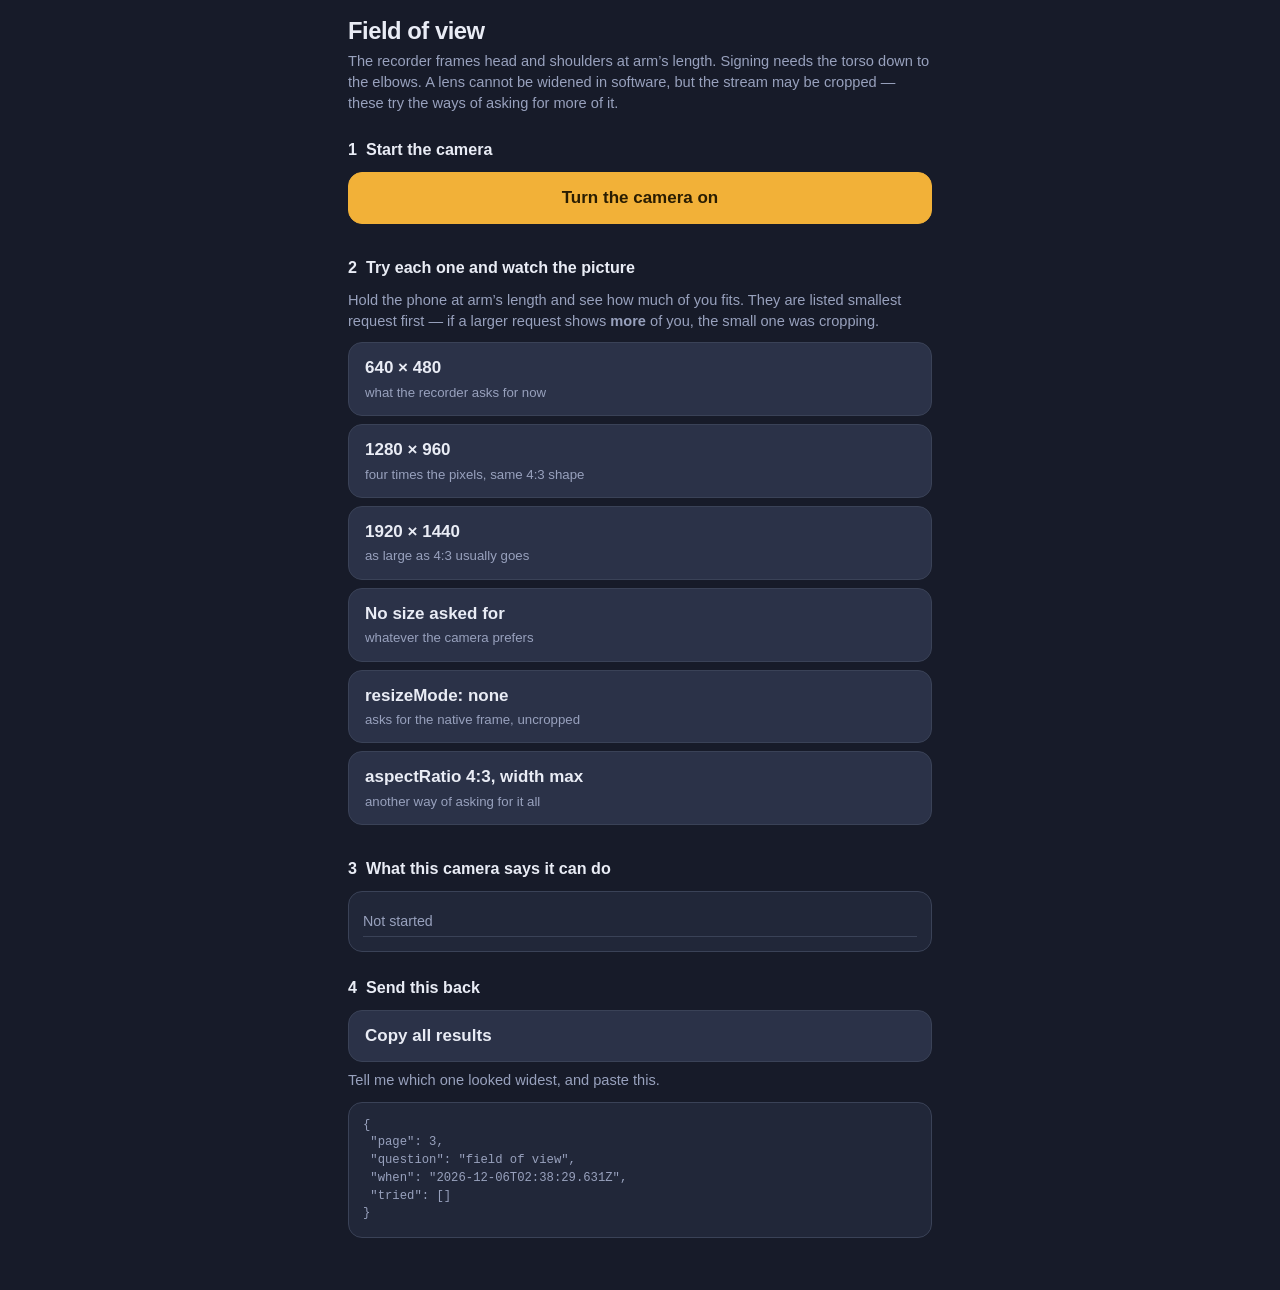
==== commit 656f53c2: "Camera test round 3: how wide can this lens actually go The recorder frames head and shoulders at ar" ====
--- a/camera-test.html
+++ b/camera-test.html
@@ -4,27 +4,29 @@
 <meta charset="utf-8">
 <meta name="viewport" content="width=device-width,initial-scale=1,viewport-fit=cover">
 <meta name="theme-color" content="#171B29">
-<!-- These three are the point of the exercise. Without apple-mobile-web-app-capable,
-     adding this page to the home screen opens it in a browser view and the test
-     would answer the wrong question. There is deliberately NO manifest link: the
-     app's manifest carries its own start_url and would send you to the app. -->
 <meta name="apple-mobile-web-app-capable" content="yes">
 <meta name="apple-mobile-web-app-status-bar-style" content="black-translucent">
 <meta name="apple-mobile-web-app-title" content="Camera test">
-<title>Sign Cards &mdash; camera test</title>
-<!-- Throwaway. Not part of the app: nothing in index.html loads it, it is not in
-     the service worker's SHELL, and app.js does not know it exists.
-
-     Round 1 established that the camera works in the installed app and records
-     mp4, but that an uncapped MediaRecorder produced 2.24 MB for two seconds -
-     9.4 Mbps, about ten times what the clip needs. Round 2 asks two things:
-
-       1. does Safari honour videoBitsPerSecond, and at what size
-       2. can we record 4:3 LANDSCAPE to match signbsl, when the phone is
-          naturally held portrait
-
-     Sampled from the dictionary, signbsl clips are 4:3 landscape (9 of 14),
-     with 16:9 and 5:4 making up the rest. None are portrait. -->
+<title>Sign Cards &mdash; field of view test</title>
+<!-- Throwaway. Not part of the app: nothing in index.html loads it, it is not
+     in the service worker's SHELL, and app.js does not know it exists.
+
+     Rounds 1 and 2 settled the recording itself: the camera works in the
+     installed app, records mp4, 4:3 landscape at 640x480, and 500 kbps gives
+     about 354 KB for three seconds.
+
+     Round 3 asks one question only. The recorder frames head and shoulders at
+     arm's length, and signing needs the torso down to the elbows - roughly
+     twice the field of view. A lens cannot be widened in software, but three
+     things might still be hiding some of it:
+
+       1. iOS sometimes derives a small stream by CROPPING the sensor rather
+          than scaling it, so a larger request may be wider
+       2. resizeMode 'none' asks for the native frame with no crop or scale
+       3. zoom may be adjustable - getCapabilities will say
+
+     Nothing is recorded here. Watch the live preview and judge which is
+     widest. -->
 <style>
 :root{
   --bg:#171b29; --surface:#212739; --surface-2:#2b3248; --line:#3a4257;
@@ -41,121 +43,91 @@
   max-width:620px;margin:0 auto;
 }
 h1{font-size:1.4rem;font-weight:650;letter-spacing:-.02em;margin:0 0 2px}
-h2{font-size:.95rem;font-weight:620;margin:26px 0 10px}
+h2{font-size:.95rem;font-weight:620;margin:24px 0 10px}
 p{margin:0 0 10px}
 .muted{color:var(--muted);font-size:.86rem}
 .panel{background:var(--surface);border:1px solid var(--line);border-radius:var(--r);padding:14px;margin-bottom:12px}
 button{
-  appearance:none;border:0;border-radius:var(--r);background:var(--surface-2);color:var(--text);
-  font:inherit;font-weight:560;padding:14px 16px;cursor:pointer;width:100%;margin-bottom:8px;min-height:52px;
+  appearance:none;border:1px solid var(--line);border-radius:var(--r);background:var(--surface-2);
+  color:var(--text);font:inherit;font-weight:560;padding:13px 16px;cursor:pointer;
+  width:100%;margin-bottom:8px;min-height:50px;text-align:left;
 }
-button.go{background:var(--accent);color:#2a1d02}
-button:disabled{opacity:.4}
-select{
-  width:100%;appearance:none;border:1px solid var(--line);background:var(--surface-2);
-  color:var(--text);font:inherit;padding:13px 15px;border-radius:var(--r);margin-bottom:10px;
-}
-label.file input{display:none}
-label.file span{
-  display:flex;align-items:center;justify-content:center;border-radius:var(--r);
-  background:var(--surface-2);color:var(--text);font-weight:560;padding:14px 16px;
-  min-height:52px;cursor:pointer;margin-bottom:8px;
-}
-.field{margin-bottom:2px}
-.field > b{display:block;font-size:.78rem;font-weight:600;color:var(--muted);margin-bottom:5px}
-/* 4:3, the shape signbsl uses, so the preview frames what will be captured. */
-.stage{position:relative;width:100%;aspect-ratio:4/3;background:#000;border-radius:var(--r);overflow:hidden;margin-bottom:10px}
-.stage video,.stage canvas{width:100%;height:100%;object-fit:cover;display:block;background:#000}
-.over{
-  position:absolute;inset:0;display:flex;align-items:center;justify-content:center;
-  font-size:4.5rem;font-weight:700;color:#fff;text-shadow:0 2px 24px rgba(0,0,0,.8);background:rgba(0,0,0,.25);
-}
-.over.small{font-size:1.05rem;font-weight:600;text-align:center;padding:0 24px;line-height:1.4}
-.rec{position:absolute;top:10px;left:10px;display:flex;align-items:center;gap:7px;
-  background:rgba(0,0,0,.55);padding:5px 10px;border-radius:999px;font-size:.8rem;font-weight:600}
-.dot{width:9px;height:9px;border-radius:50%;background:var(--no);animation:blink 1s steps(2,end) infinite}
-@keyframes blink{50%{opacity:0}}
+button.go{background:var(--accent);border-color:var(--accent);color:#2a1d02;text-align:center}
+button.on{border-color:var(--accent);box-shadow:inset 0 0 0 1px var(--accent)}
+button small{display:block;font-weight:400;font-size:.78rem;color:var(--muted);margin-top:2px}
+button.on small{color:#c9a15a}
+/* No border-radius, no overflow clipping, no fixed ancestor around the video -
+   all three have caused trouble on iOS in this project. */
+.stage{position:relative;width:100%;aspect-ratio:4/3;background:#000;margin-bottom:12px}
+.stage video{width:100%;height:100%;object-fit:contain;display:block;background:#000}
 table{width:100%;border-collapse:collapse;font-size:.84rem}
 td{padding:5px 0;border-bottom:1px solid var(--line);vertical-align:top}
 td:first-child{color:var(--muted);padding-right:12px;white-space:nowrap}
 td:last-child{text-align:right;font-variant-numeric:tabular-nums;word-break:break-word}
 .ok{color:var(--yes)} .bad{color:var(--no)} .warn{color:var(--accent)}
-.clip{border:1px solid var(--line);border-radius:var(--r);padding:12px;margin-bottom:10px;background:var(--surface)}
-.clip h3{margin:0 0 8px;font-size:.9rem;font-weight:620}
-.clip .size{font-size:1.5rem;font-weight:700;letter-spacing:-.02em}
 pre{white-space:pre-wrap;word-break:break-all;font-size:.72rem;color:var(--muted);margin:0}
 [hidden]{display:none !important}
 </style>
 </head>
 <body>
 
-<h1>Camera test &mdash; round 2</h1>
-<p class="muted">Round 1 showed the camera works in the installed app and records mp4, but an
-uncapped recorder produced <b>2.24&nbsp;MB</b> for two seconds. This round asks whether a bitrate
-cap is honoured, and whether we can record <b>4:3 landscape</b> to match signbsl.</p>
-
-<h2>1 &nbsp;Where this is running</h2>
-<div class="panel"><table id="env"></table></div>
-<p class="muted" id="standalone-note"></p>
-
-<h2>2 &nbsp;Record</h2>
-
-<div class="field"><b>Frame</b>
-  <select id="mode">
-    <option value="canvas43" selected>4:3 landscape 640&times;480 &mdash; like signbsl</option>
-    <option value="canvas43s">4:3 landscape 480&times;360 &mdash; like signbsl, smaller</option>
-    <option value="direct">Straight from the camera &mdash; whatever shape it gives</option>
-  </select>
-</div>
-
-<div class="field"><b>Quality</b>
-  <select id="rate">
-    <option value="500000">500 kbps &mdash; smallest</option>
-    <option value="800000" selected>800 kbps</option>
-    <option value="1500000">1.5 Mbps</option>
-    <option value="0">No cap &mdash; what round 1 did</option>
-  </select>
-</div>
-
-<div class="field"><b>Length</b>
-  <select id="secs">
-    <option value="2" selected>2 seconds</option>
-    <option value="3">3 seconds &mdash; closer to signbsl's average</option>
-  </select>
-</div>
-
-<button class="go" id="rec">Record</button>
-
-<div class="stage" id="stage" hidden>
-  <video id="preview" playsinline webkit-playsinline muted hidden></video>
-  <canvas id="canvas" hidden></canvas>
-  <div class="over" id="over" hidden></div>
-  <div class="rec" id="recbadge" hidden><span class="dot"></span>recording</div>
-</div>
-
-<p class="muted">Record each quality once and play them back against each other. The question is
-not the number &mdash; it is whether you can still read the handshape.</p>
-
-<label class="file">
-  <span>Or record with the system camera</span>
-  <input id="pick" type="file" accept="video/*" capture="user">
-</label>
-
-<h2>3 &nbsp;Clips from this session</h2>
-<div id="clips"><p class="muted" id="noclips">Nothing recorded yet.</p></div>
+<h1>Field of view</h1>
+<p class="muted">The recorder frames head and shoulders at arm&rsquo;s length. Signing needs the torso
+down to the elbows. A lens cannot be widened in software, but the stream may be cropped &mdash; these
+try the ways of asking for more of it.</p>
+
+<h2>1 &nbsp;Start the camera</h2>
+<button class="go" id="start">Turn the camera on</button>
+
+<p class="muted" id="say" hidden></p>
+<div class="stage" id="stage" hidden><video id="pv" playsinline webkit-playsinline muted></video></div>
+
+<h2>2 &nbsp;Try each one and watch the picture</h2>
+<p class="muted">Hold the phone at arm&rsquo;s length and see how much of you fits. They are listed
+smallest request first &mdash; if a larger request shows <b>more</b> of you, the small one was cropping.</p>
+<div id="modes"></div>
+
+<h2>3 &nbsp;What this camera says it can do</h2>
+<div class="panel"><table id="caps"><tr><td>Not started</td><td></td></tr></table></div>
 
 <h2>4 &nbsp;Send this back</h2>
 <button id="copy">Copy all results</button>
-<p class="muted">Paste it into the chat. Screenshots work too.</p>
+<p class="muted">Tell me which one looked widest, and paste this.</p>
 <div class="panel"><pre id="dump">{}</pre></div>
 
 <script>
 (function () {
   'use strict';
 
-  var results = { page: 2, when: new Date().toISOString(), env: {}, runs: [] };
+  var results = { page: 3, question: 'field of view', when: new Date().toISOString(), tried: [] };
   function $(s) { return document.querySelector(s); }
-  function kb(n) { return n < 1048576 ? (n / 1024).toFixed(0) + ' KB' : (n / 1048576).toFixed(2) + ' MB'; }
+  function dump() { $('#dump').textContent = JSON.stringify(results, null, 1); }
+
+  var MODES = [
+    { id: '640',   label: '640 × 480',   note: 'what the recorder asks for now',
+      c: { width: { ideal: 640 },  height: { ideal: 480 } } },
+    { id: '1280',  label: '1280 × 960',  note: 'four times the pixels, same 4:3 shape',
+      c: { width: { ideal: 1280 }, height: { ideal: 960 } } },
+    { id: '1920',  label: '1920 × 1440', note: 'as large as 4:3 usually goes',
+      c: { width: { ideal: 1920 }, height: { ideal: 1440 } } },
+    { id: 'native', label: 'No size asked for', note: 'whatever the camera prefers',
+      c: {} },
+    { id: 'noresize', label: 'resizeMode: none', note: 'asks for the native frame, uncropped',
+      c: { width: { ideal: 1280 }, height: { ideal: 960 }, resizeMode: 'none' } },
+    { id: 'wide', label: 'aspectRatio 4:3, width max', note: 'another way of asking for it all',
+      c: { aspectRatio: { ideal: 4 / 3 }, width: { ideal: 4096 } } }
+  ];
+
+  var stream = null, track = null, current = null;
+
+  function stop() {
+    if (stream) { stream.getTracks().forEach(function (t) { t.stop(); }); stream = null; track = null; }
+  }
+  window.addEventListener('pagehide', stop);
+  document.addEventListener('visibilitychange', function () {
+    if (document.visibilityState === 'hidden') stop();
+  });
+
   function rows(el, pairs) {
     el.innerHTML = '';
     pairs.forEach(function (p) {
@@ -164,276 +136,97 @@
       tr.insertCell().innerHTML = p[1];
     });
   }
-  function dump() { $('#dump').textContent = JSON.stringify(results, null, 1); }
-
-  /* ---------------- environment ---------------- */
-
-  var standalone = (window.matchMedia && window.matchMedia('(display-mode: standalone)').matches)
-                   || navigator.standalone === true;
-  var TYPES = ['video/mp4', 'video/mp4;codecs=avc1', 'video/webm', 'video/webm;codecs=vp8'];
-  var supported = {};
-  if (window.MediaRecorder && MediaRecorder.isTypeSupported) {
-    TYPES.forEach(function (t) { supported[t] = MediaRecorder.isTypeSupported(t); });
-  }
-  var canCanvasStream = !!document.createElement('canvas').captureStream;
-
-  results.env = {
-    standalone: standalone,
-    secureContext: window.isSecureContext,
-    hasGetUserMedia: !!(navigator.mediaDevices && navigator.mediaDevices.getUserMedia),
-    hasMediaRecorder: !!window.MediaRecorder,
-    canvasCaptureStream: canCanvasStream,
-    videoFrameCallback: 'requestVideoFrameCallback' in HTMLVideoElement.prototype,
-    supportedTypes: supported,
-    screen: [screen.width, screen.height],
-    dpr: window.devicePixelRatio,
-    ua: navigator.userAgent
-  };
-
-  rows($('#env'), [
-    ['Installed app', standalone ? '<span class="ok">yes</span>' : '<span class="warn">no &mdash; this is the browser</span>'],
-    ['getUserMedia', results.env.hasGetUserMedia ? '<span class="ok">available</span>' : '<span class="bad">missing</span>'],
-    ['MediaRecorder', results.env.hasMediaRecorder ? '<span class="ok">available</span>' : '<span class="bad">missing</span>'],
-    ['Canvas capture', canCanvasStream ? '<span class="ok">available</span>' : '<span class="bad">missing &mdash; 4:3 modes will not work</span>'],
-    ['Frame callback', results.env.videoFrameCallback ? '<span class="ok">available</span>' : '<span class="warn">missing &mdash; falling back to a timer</span>'],
-    ['Screen', results.env.screen[0] + ' &times; ' + results.env.screen[1] + ' @' + results.env.dpr + 'x']
-  ]);
-
-  $('#standalone-note').innerHTML = standalone
-    ? 'Good &mdash; this is the installed app.'
-    : '<span class="warn">This is the browser, not the installed app.</span> Add it to your home screen and run it again.';
-  dump();
-
-  /* ---------------- clip list ---------------- */
-
-  var urls = [];
-
-  function addClip(blob, meta) {
-    var url = URL.createObjectURL(blob);
-    urls.push(url);
-
-    var v = document.createElement('video');
-    v.playsInline = true; v.setAttribute('webkit-playsinline', ''); v.controls = true; v.src = url;
-
-    v.onloadedmetadata = function () {
-      var dur = isFinite(v.duration) ? v.duration : null;
-      if (dur === null) {              // some recorders report Infinity until seeked
-        v.currentTime = 1e101;
-        v.ontimeupdate = function () {
-          v.ontimeupdate = null;
-          if (isFinite(v.duration)) render(v.duration);
-          v.currentTime = 0;
-        };
-      } else { render(dur); }
-    };
-
-    function render(dur) {
-      meta.bytes = blob.size;
-      meta.encoded = v.videoWidth + 'x' + v.videoHeight;
-      meta.ratio = (v.videoWidth / v.videoHeight).toFixed(2);
-      meta.duration = Number(dur.toFixed(2));
-      meta.actualBitrate = Math.round(blob.size * 8 / dur);
-      meta.type = blob.type || '(not reported)';
-
-      var perGb = Math.floor(1073741824 / blob.size);
-      meta.clipsPerGb = perGb;
-
-      var honoured = '&mdash;';
-      if (meta.askedBitrate) {
-        var off = meta.actualBitrate / meta.askedBitrate;
-        honoured = off < 1.4
-          ? '<span class="ok">yes &mdash; ' + (meta.actualBitrate / 1000).toFixed(0) + ' kbps</span>'
-          : '<span class="bad">no &mdash; got ' + (meta.actualBitrate / 1000).toFixed(0) + ' kbps, '
-            + off.toFixed(1) + '&times; the cap</span>';
-        meta.capHonoured = off < 1.4;
-      }
-      var landscape = v.videoWidth > v.videoHeight;
-
-      var box = document.createElement('div');
-      box.className = 'clip';
-      var h = document.createElement('h3');
-      h.textContent = meta.how;
-      box.appendChild(h);
-      var st = document.createElement('div');
-      st.className = 'stage';
-      st.appendChild(v);
-      box.appendChild(st);
-      var t = document.createElement('table');
-      box.appendChild(t);
-      rows(t, [
-        ['Size', '<span class="size">' + kb(blob.size) + '</span>'],
-        ['Asked for', meta.askedBitrate ? (meta.askedBitrate / 1000) + ' kbps' : 'no cap'],
-        ['Cap honoured', honoured],
-        ['Encoded', meta.encoded + ' &nbsp;(' + meta.ratio + ':1)'],
-        ['Shape', landscape
-          ? '<span class="ok">landscape &mdash; like signbsl</span>'
-          : '<span class="warn">portrait &mdash; unlike signbsl</span>'],
-        ['Length', meta.duration + ' s'],
-        ['Type', meta.type],
-        ['Clips per GB', '~' + perGb.toLocaleString()],
-        ['20 a week fills 1 GB in', (perGb / 20 / 52).toFixed(1) + ' years']
-      ]);
-
-      $('#noclips').hidden = true;
-      $('#clips').insertBefore(box, $('#clips').firstChild);
-      results.runs.push(meta);
+
+  function showCaps() {
+    if (!track) return;
+    var caps = track.getCapabilities ? track.getCapabilities() : {};
+    var set = track.getSettings ? track.getSettings() : {};
+    results.capabilities = caps;
+    results.settings = set;
+
+    var list = [
+      ['Giving now', (set.width || '?') + ' × ' + (set.height || '?')
+        + (set.frameRate ? ' @' + Math.round(set.frameRate) : '')],
+      ['Widest it offers', caps.width && caps.width.max
+        ? caps.width.max + ' × ' + (caps.height && caps.height.max)
+        : '<span class="muted">not reported</span>'],
+      ['Zoom', caps.zoom
+        ? '<span class="ok">yes &mdash; ' + caps.zoom.min + ' to ' + caps.zoom.max + '</span>'
+        : '<span class="warn">not adjustable</span>'],
+      ['resizeMode', caps.resizeMode
+        ? caps.resizeMode.join(', ')
+        : '<span class="muted">not reported</span>'],
+      ['Field of view', caps.focalLength || caps.fieldOfView
+        ? String(caps.fieldOfView || caps.focalLength)
+        : '<span class="muted">not reported</span>']
+    ];
+    rows($('#caps'), list);
+
+    /* If zoom is adjustable at all, offer the widest it will go. */
+    if (caps.zoom && caps.zoom.min < 1 && !document.getElementById('zoomout')) {
+      var b = document.createElement('button');
+      b.id = 'zoomout';
+      b.innerHTML = 'Zoom right out (' + caps.zoom.min + ')<small>only offered because this camera says it can</small>';
+      b.addEventListener('click', function () {
+        track.applyConstraints({ advanced: [{ zoom: caps.zoom.min }] })
+          .then(function () { showCaps(); }, function (e) {
+            var say = $('#say');
+            say.innerHTML = '<span class="bad">Zoom refused: ' + e.name + '</span>';
+            say.hidden = false;
+          });
+      });
+      $('#modes').appendChild(b);
+    }
+    dump();
+  }
+
+  async function use(mode) {
+    stop();
+    var v = { facingMode: 'user' };
+    for (var k in mode.c) v[k] = mode.c[k];
+    try {
+      stream = await navigator.mediaDevices.getUserMedia({ video: v, audio: false });
+    } catch (e) {
+      /* On the page rather than in an alert: a modal blocks everything and
+         tells you nothing you can paste back. */
+      var say = $('#say');
+      say.innerHTML = '<span class="bad">' + mode.label + ' was refused: '
+        + e.name + ' — ' + e.message + '</span>';
+      say.hidden = false;
+      results.tried.push({ mode: mode.id, asked: mode.c, error: e.name + ': ' + e.message });
       dump();
+      return;
     }
-  }
-
-  /* ---------------- system camera ---------------- */
-
-  $('#pick').addEventListener('change', function () {
-    var f = this.files && this.files[0];
-    if (f) addClip(f, { how: 'System camera', mime: f.type });
-    this.value = '';
+    track = stream.getVideoTracks()[0];
+    $('#stage').hidden = false;
+    $('#pv').srcObject = stream;
+    try { await $('#pv').play(); } catch (e) { /* frames still arrive */ }
+
+    $('#say').hidden = true;
+    current = mode.id;
+    [].forEach.call(document.querySelectorAll('#modes button[data-id]'), function (b) {
+      b.classList.toggle('on', b.dataset.id === mode.id);
+    });
+
+    await new Promise(function (r) { setTimeout(r, 400); });
+    var set = track.getSettings ? track.getSettings() : {};
+    var row = { mode: mode.id, asked: mode.c, got: set.width + 'x' + set.height,
+                frameRate: set.frameRate ? Math.round(set.frameRate) : null,
+                videoEl: $('#pv').videoWidth + 'x' + $('#pv').videoHeight };
+    results.tried = results.tried.filter(function (r2) { return r2.mode !== mode.id; });
+    results.tried.push(row);
+    showCaps();
+  }
+
+  MODES.forEach(function (m) {
+    var b = document.createElement('button');
+    b.dataset.id = m.id;
+    b.innerHTML = m.label + '<small>' + m.note + '</small>';
+    b.addEventListener('click', function () { use(m); });
+    $('#modes').appendChild(b);
   });
 
-  /* ---------------- in-app recording ---------------- */
-
-  var stream = null, recorder = null, drawing = false, frames = 0;
-
-  /* Belt and braces: whatever happens, the camera light goes out. */
-  function stopCamera() {
-    drawing = false;
-    if (stream) { stream.getTracks().forEach(function (t) { t.stop(); }); stream = null; }
-    $('#preview').srcObject = null;
-    $('#stage').hidden = true;
-    $('#over').hidden = true;
-    $('#over').className = 'over';
-    $('#recbadge').hidden = true;
-  }
-  window.addEventListener('pagehide', stopCamera);
-  document.addEventListener('visibilitychange', function () {
-    if (document.visibilityState === 'hidden') stopCamera();
-  });
-
-  function pickType() {
-    /* mp4 first. A webm clip would be invisible to every iPhone in the class. */
-    for (var i = 0; i < TYPES.length; i++) if (supported[TYPES[i]]) return TYPES[i];
-    return '';
-  }
-  function wait(ms) { return new Promise(function (r) { setTimeout(r, ms); }); }
-
-  function fail(msg) {
-    stopCamera();
-    results.runs.push({ how: 'in-app recording', error: msg });
-    dump();
-    $('#rec').disabled = false;
-    alert(msg);
-  }
-
-  async function record() {
-    var mode = $('#mode').value;
-    var want = Number($('#rate').value);
-    var secs = Number($('#secs').value);
-    var out = mode === 'canvas43s' ? [480, 360] : [640, 480];
-    var toCanvas = mode !== 'direct';
-
-    $('#rec').disabled = true;
-    var meta = {
-      how: (toCanvas ? out[0] + '×' + out[1] + ' 4:3' : 'Straight from camera')
-           + ' · ' + (want ? (want / 1000) + ' kbps' : 'no cap') + ' · ' + secs + 's',
-      mode: mode, askedBitrate: want || null, seconds: secs
-    };
-
-    try {
-      stream = await navigator.mediaDevices.getUserMedia({
-        video: { facingMode: 'user', width: { ideal: out[0] }, height: { ideal: out[1] } },
-        audio: false
-      });
-    } catch (err) { return fail('Camera refused: ' + err.name + ' — ' + err.message); }
-
-    var track = stream.getVideoTracks()[0];
-    var s = track.getSettings ? track.getSettings() : {};
-    meta.cameraGave = (s.width || '?') + 'x' + (s.height || '?') + (s.frameRate ? ' @' + Math.round(s.frameRate) : '');
-
-    $('#stage').hidden = false;
-    var pv = $('#preview'), cv = $('#canvas');
-    pv.srcObject = stream;
-    try { await pv.play(); } catch (err) { /* autoplay may refuse; the frames still arrive */ }
-
-    var recStream = stream;
-    if (toCanvas) {
-      if (!canCanvasStream) return fail('This browser cannot record from a canvas.');
-      cv.width = out[0]; cv.height = out[1];
-      pv.hidden = true; cv.hidden = false;
-      var ctx = cv.getContext('2d');
-      drawing = true;
-      frames = 0;
-
-      /* Cover-crop the camera frame into a fixed 4:3 box, so the clip is the
-         same shape as signbsl's however the phone happens to be held. */
-      function draw() {
-        var vw = pv.videoWidth, vh = pv.videoHeight;
-        if (vw && vh) {
-          var scale = Math.max(out[0] / vw, out[1] / vh);
-          var dw = vw * scale, dh = vh * scale;
-          ctx.drawImage(pv, (out[0] - dw) / 2, (out[1] - dh) / 2, dw, dh);
-          frames++;
-        }
-      }
-
-      /* A plain timer, deliberately. Both requestAnimationFrame and
-         requestVideoFrameCallback are tied to compositing, so they starve the
-         moment the page stops being painted and the clip comes out empty -
-         measured at 0.5fps against a timer's 30. Frame-accurate alignment buys
-         nothing over two seconds; not starving buys everything. */
-      var tick = setInterval(function () {
-        if (!drawing) { clearInterval(tick); return; }
-        draw();
-      }, 1000 / 30);
-
-      await wait(300);                     // let a few frames land before capturing
-      recStream = cv.captureStream(30);
-    } else {
-      pv.hidden = false; cv.hidden = true;
-    }
-
-    $('#stage').scrollIntoView({ block: 'center' });
-
-    var over = $('#over');
-    if (toCanvas && window.innerHeight > window.innerWidth) {
-      over.className = 'over small';
-      over.textContent = 'Turn the phone sideways for a signbsl-shaped frame — portrait will be cropped';
-      over.hidden = false;
-      await wait(2200);
-    }
-    over.className = 'over';
-    over.hidden = false;
-    for (var n = 3; n >= 1; n--) { over.textContent = String(n); await wait(700); }
-    over.hidden = true;
-
-    var type = pickType();
-    meta.recordedAs = type || '(browser default)';
-    var opts = {};
-    if (type) opts.mimeType = type;
-    if (want) opts.videoBitsPerSecond = want;
-
-    var chunks = [];
-    try { recorder = new MediaRecorder(recStream, opts); }
-    catch (err) { return fail('MediaRecorder refused: ' + err.name + ' — ' + err.message); }
-
-    recorder.ondataavailable = function (ev) { if (ev.data && ev.data.size) chunks.push(ev.data); };
-    recorder.onstop = function () {
-      var blob = new Blob(chunks, { type: type || (chunks[0] && chunks[0].type) || '' });
-      stopCamera();
-      $('#rec').disabled = false;
-      meta.framesDrawn = frames;
-      if (!blob.size) return fail('Recording produced an empty file'
-        + (toCanvas ? ' after drawing ' + frames + ' frames.' : '.'));
-      addClip(blob, meta);
-    };
-
-    $('#recbadge').hidden = false;
-    recorder.start();
-    await wait(secs * 1000);
-    if (recorder.state !== 'inactive') recorder.stop();
-  }
-
-  $('#rec').addEventListener('click', record);
-
-  /* ---------------- hand the findings back ---------------- */
+  $('#start').addEventListener('click', function () { use(MODES[0]); });
 
   $('#copy').addEventListener('click', function () {
     var text = JSON.stringify(results, null, 1);
@@ -442,6 +235,8 @@
       navigator.clipboard.writeText(text).then(done, function () { window.prompt('Copy this:', text); });
     } else { window.prompt('Copy this:', text); }
   });
+
+  dump();
 }());
 </script>
 </body>
